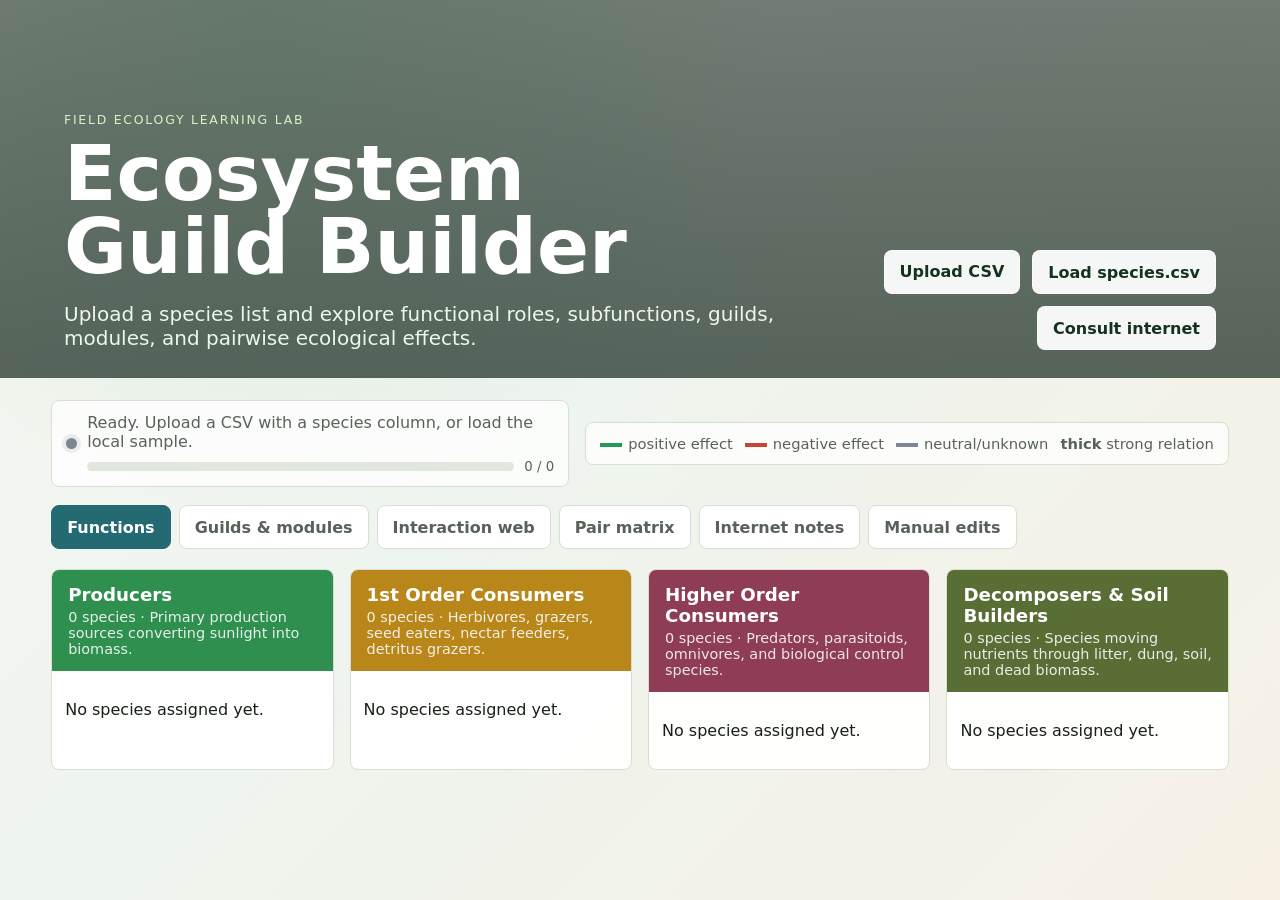
==== ECOSYSTEM/index.html @ c2116412 "Add files via upload" ====
<!doctype html>
<html lang="en">
<head>
  <meta charset="utf-8">
  <meta name="viewport" content="width=device-width, initial-scale=1">
  <title>Ecosystem Guild Builder</title>
  <link rel="stylesheet" href="styles.css">
  <script src="vendor/d3.v7.min.js"></script>
</head>
<body>
  <header class="app-header">
    <div>
      <p class="eyebrow">Field ecology learning lab</p>
      <h1>Ecosystem Guild Builder</h1>
      <p class="lede">Upload a species list and explore functional roles, subfunctions, guilds, modules, and pairwise ecological effects.</p>
    </div>
    <div class="header-actions">
      <label class="file-button">
        <input id="csvFile" type="file" accept=".csv,text/csv">
        Upload CSV
      </label>
      <button id="loadSample" type="button">Load species.csv</button>
      <button id="enrichBtn" type="button">Consult internet</button>
    </div>
  </header>

  <main>
    <section class="control-band">
      <div class="status-panel">
        <span id="statusDot"></span>
        <div class="status-copy">
          <p id="statusText">Ready. Upload a CSV with a species column, or load the local sample.</p>
          <div id="progressWrap" class="progress-wrap" hidden>
            <div class="progress-track"><span id="progressBar"></span></div>
            <small id="progressText">0 / 0</small>
          </div>
        </div>
      </div>
      <div class="legend">
        <span><i class="positive"></i>positive effect</span>
        <span><i class="negative"></i>negative effect</span>
        <span><i class="neutral"></i>neutral/unknown</span>
        <span><b>thick</b> strong relation</span>
      </div>
    </section>

    <nav class="tabs" aria-label="Views">
      <button class="tab active" data-view="roles">Functions</button>
      <button class="tab" data-view="guilds">Guilds & modules</button>
      <button class="tab" data-view="network">Interaction web</button>
      <button class="tab" data-view="matrix">Pair matrix</button>
      <button class="tab" data-view="sources">Internet notes</button>
      <button class="tab" data-view="edits">Manual edits</button>
    </nav>

    <section id="roles" class="view active">
      <div id="roleGrid" class="role-grid"></div>
    </section>

    <section id="guilds" class="view">
      <div id="moduleGrid" class="module-grid"></div>
    </section>

    <section id="network" class="view">
      <div class="network-toolbar">
        <label><input id="showWeak" type="checkbox" checked> show weak links</label>
        <label><input id="showNeutral" type="checkbox"> show neutral links</label>
        <label>Layout strength <input id="chargeSlider" type="range" min="-900" max="-120" value="-430"></label>
        <label>Picture size <input id="sizeSlider" type="range" min="650" max="1600" step="50" value="950"></label>
      </div>
      <div id="networkCanvas" class="network-canvas"></div>
    </section>

    <section id="matrix" class="view">
      <h2 class="matrix-title">Simple interaction symbols</h2>
      <div class="matrix-wrap compact">
        <table id="simpleMatrixTable"></table>
      </div>
      <h2 class="matrix-title">Detailed pair evidence</h2>
      <div class="matrix-wrap">
        <table id="matrixTable"></table>
      </div>
    </section>

    <section id="sources" class="view">
      <div id="sourceList" class="source-list"></div>
    </section>

    <section id="edits" class="view">
      <div class="edit-grid">
        <article class="edit-panel">
          <h2>Correct species information</h2>
          <label>Species <select id="editSpeciesSelect"></select></label>
          <div class="checkbox-grid" id="editRoleChecks">
            <label><input type="checkbox" value="producer"> producer</label>
            <label><input type="checkbox" value="primaryConsumer"> 1st order consumer</label>
            <label><input type="checkbox" value="higherConsumer"> higher order consumer</label>
            <label><input type="checkbox" value="decomposer"> decomposer</label>
          </div>
          <label>Subfunctions <input id="editSubfunctions" type="text" placeholder="pollinator, soil builder, tadpole detritivore"></label>
          <label>Guild <input id="editGuild" type="text" placeholder="Wetland predators"></label>
          <label>Module <input id="editModule" type="text" placeholder="Wetland food-web module"></label>
          <div class="edit-actions">
            <button id="saveSpeciesEdit" type="button">Save species correction</button>
            <button id="resetSpeciesEdit" type="button">Reset species</button>
          </div>
        </article>

        <article class="edit-panel">
          <h2>Correct pair interaction</h2>
          <div class="two-cols">
            <label>Species A <select id="editPairA"></select></label>
            <label>Species B <select id="editPairB"></select></label>
          </div>
          <div class="two-cols">
            <label>Effect A to B
              <select id="editEffectAB">
                <option value="positive">+</option>
                <option value="neutral">0</option>
                <option value="negative">-</option>
              </select>
            </label>
            <label>Effect B to A
              <select id="editEffectBA">
                <option value="positive">+</option>
                <option value="neutral">0</option>
                <option value="negative">-</option>
              </select>
            </label>
          </div>
          <label>Strength
            <select id="editStrength">
              <option value="weak">weak</option>
              <option value="strong">strong</option>
            </select>
          </label>
          <label>Explanation <textarea id="editPairNote" rows="4" placeholder="Why this correction is biologically better"></textarea></label>
          <div class="edit-actions">
            <button id="savePairEdit" type="button">Save pair correction</button>
            <button id="resetPairEdit" type="button">Reset pair</button>
          </div>
        </article>
      </div>
      <article class="edit-panel edit-summary">
        <h2>Saved manual corrections</h2>
        <div id="manualEditList"></div>
        <button id="clearManualEdits" type="button">Clear all manual corrections</button>
      </article>
    </section>
  </main>

  <template id="speciesPill">
    <article class="species-pill">
      <strong></strong>
      <small></small>
    </article>
  </template>

  <script src="app.js"></script>
</body>
</html>
---- ECOSYSTEM/styles.css ----
:root {
  color-scheme: light;
  --ink: #182018;
  --muted: #586258;
  --line: #d7dfd4;
  --paper: #f6f7f2;
  --panel: #ffffff;
  --producer: #2f8f4e;
  --primary: #b98619;
  --higher: #8e3d55;
  --decomposer: #596e35;
  --positive: #239b56;
  --negative: #c84635;
  --neutral: #7c8791;
  --accent: #246a73;
  font-family: Inter, ui-sans-serif, system-ui, -apple-system, BlinkMacSystemFont, "Segoe UI", sans-serif;
}

* { box-sizing: border-box; }

body {
  margin: 0;
  color: var(--ink);
  background:
    radial-gradient(circle at 20% 0%, rgba(47, 143, 78, 0.14), transparent 32rem),
    linear-gradient(135deg, #f6f7f2 0%, #eef4ee 45%, #f7f1e5 100%);
  min-height: 100vh;
}

.app-header {
  min-height: 42vh;
  padding: 54px clamp(20px, 5vw, 72px) 28px;
  display: flex;
  align-items: flex-end;
  justify-content: space-between;
  gap: 28px;
  background:
    linear-gradient(rgba(12, 31, 20, 0.56), rgba(12, 31, 20, 0.68)),
    url("https://images.unsplash.com/photo-1441974231531-c6227db76b6e?auto=format&fit=crop&w=1800&q=80") center 42% / cover;
  color: white;
}

.eyebrow {
  margin: 0 0 10px;
  text-transform: uppercase;
  letter-spacing: 0.14em;
  font-size: 0.78rem;
  color: #d8f0c8;
}

h1 {
  margin: 0;
  font-size: clamp(2.4rem, 6vw, 5.4rem);
  line-height: 0.96;
  letter-spacing: 0;
  max-width: 900px;
}

.lede {
  max-width: 760px;
  margin: 18px 0 0;
  color: #edf7eb;
  font-size: clamp(1rem, 2vw, 1.25rem);
}

.header-actions {
  display: flex;
  flex-wrap: wrap;
  gap: 12px;
  justify-content: flex-end;
}

button, .file-button {
  border: 1px solid rgba(255, 255, 255, 0.55);
  background: rgba(255, 255, 255, 0.94);
  color: #14331e;
  border-radius: 8px;
  padding: 11px 15px;
  font: inherit;
  font-weight: 700;
  cursor: pointer;
  min-height: 44px;
}

button:hover, .file-button:hover { background: #f1faed; }
.file-button input { display: none; }

main {
  padding: 22px clamp(16px, 4vw, 54px) 54px;
}

.control-band {
  display: flex;
  justify-content: space-between;
  gap: 16px;
  align-items: center;
  margin-bottom: 18px;
}

.status-panel, .legend, .network-toolbar {
  background: rgba(255, 255, 255, 0.8);
  border: 1px solid var(--line);
  border-radius: 8px;
  padding: 12px 14px;
}

.status-panel {
  display: flex;
  align-items: center;
  gap: 10px;
  flex: 1;
}

.status-panel p { margin: 0; color: var(--muted); }
.status-copy {
  flex: 1;
  min-width: 220px;
}
#statusDot {
  width: 11px;
  height: 11px;
  border-radius: 50%;
  background: var(--neutral);
  box-shadow: 0 0 0 4px rgba(124, 135, 145, 0.14);
}
#statusDot.busy { background: var(--primary); box-shadow: 0 0 0 4px rgba(185, 134, 25, 0.18); }
#statusDot.good { background: var(--positive); box-shadow: 0 0 0 4px rgba(35, 155, 86, 0.18); }

.progress-wrap {
  display: grid;
  grid-template-columns: minmax(120px, 1fr) auto;
  gap: 10px;
  align-items: center;
  margin-top: 8px;
}

.progress-track {
  height: 9px;
  border-radius: 999px;
  background: #e1e7dd;
  overflow: hidden;
}

.progress-track span {
  display: block;
  width: 0;
  height: 100%;
  background: linear-gradient(90deg, var(--accent), var(--positive));
  transition: width 180ms ease;
}

.progress-wrap small {
  color: var(--muted);
  white-space: nowrap;
}

.legend {
  display: flex;
  flex-wrap: wrap;
  gap: 12px;
  color: var(--muted);
  font-size: 0.92rem;
}

.legend i {
  display: inline-block;
  width: 22px;
  height: 4px;
  margin-right: 6px;
  vertical-align: middle;
}
.legend .positive { background: var(--positive); }
.legend .negative { background: var(--negative); }
.legend .neutral { background: var(--neutral); }

.tabs {
  display: flex;
  gap: 8px;
  flex-wrap: wrap;
  margin: 16px 0 20px;
}

.tab {
  background: #fff;
  color: var(--muted);
  border-color: var(--line);
}
.tab.active {
  background: var(--accent);
  color: white;
  border-color: var(--accent);
}

.view { display: none; }
.view.active { display: block; }

.role-grid, .module-grid {
  display: grid;
  grid-template-columns: repeat(auto-fit, minmax(260px, 1fr));
  gap: 16px;
}

.role-card, .module-card, .source-card {
  background: rgba(255, 255, 255, 0.9);
  border: 1px solid var(--line);
  border-radius: 8px;
  overflow: hidden;
}

.role-card header, .module-card header {
  padding: 14px 16px;
  color: white;
}

.role-card header p, .module-card header p {
  margin: 4px 0 0;
  opacity: 0.88;
  font-size: 0.9rem;
}

.role-card h2, .module-card h2 {
  margin: 0;
  font-size: 1.14rem;
}

.species-list {
  display: grid;
  gap: 9px;
  padding: 13px;
}

.species-pill {
  border: 1px solid var(--line);
  background: var(--panel);
  border-radius: 8px;
  padding: 10px 11px;
  display: grid;
  grid-template-columns: 34px 1fr;
  gap: 10px;
  align-items: center;
}

.species-pill strong {
  display: block;
  font-size: 0.98rem;
}

.species-pill small {
  display: block;
  color: var(--muted);
  margin-top: 3px;
  line-height: 1.35;
}

.species-label {
  display: inline-flex;
  align-items: center;
  gap: 7px;
  min-width: 0;
}

.species-icon,
.node-icon {
  width: 30px;
  height: 30px;
  border-radius: 50%;
  display: inline-flex;
  align-items: center;
  justify-content: center;
  color: #1f3528;
  background: #e8f1e4;
  flex: 0 0 auto;
}

.species-icon svg,
.node-icon svg {
  width: 22px;
  height: 22px;
  fill: currentColor;
  stroke: currentColor;
  overflow: visible;
}

.node-icon {
  width: 26px;
  height: 26px;
  background: rgba(255, 255, 255, 0.88);
  color: #172016;
}

.icon-frog { background: #dff0d1; color: #315f2c; }
.icon-butterfly { background: #f4dfef; color: #8b3c78; }
.icon-worm { background: #eadfd8; color: #724c37; }
.icon-snail { background: #efe7d2; color: #6f6130; }
.icon-insect { background: #e5e8cf; color: #4d5d22; }
.icon-crab { background: #f5ddd6; color: #9a3f31; }
.icon-bird { background: #dfeaf4; color: #285a75; }
.icon-mouse { background: #e8e4df; color: #5f554f; }
.icon-plant { background: #dcefdc; color: #2e7d45; }
.icon-soil { background: #e4dfce; color: #65572e; }
.icon-generic { background: #e5e9ec; color: #53616a; }

.empty-state {
  margin: 0;
  padding: 18px;
  color: var(--muted);
}

.network-toolbar {
  display: flex;
  gap: 18px;
  align-items: center;
  flex-wrap: wrap;
  margin-bottom: 12px;
}

.network-canvas {
  min-height: 520px;
  background: rgba(255, 255, 255, 0.88);
  border: 1px solid var(--line);
  border-radius: 8px;
  overflow: auto;
}

.network-canvas svg {
  width: max(100%, var(--network-width, 950px));
  height: var(--network-height, 665px);
  display: block;
}

.node text {
  font-size: 12px;
  paint-order: stroke;
  stroke: white;
  stroke-width: 4px;
  fill: var(--ink);
}

.matrix-wrap {
  overflow: auto;
  background: rgba(255, 255, 255, 0.9);
  border: 1px solid var(--line);
  border-radius: 8px;
  margin-bottom: 22px;
}

.matrix-wrap.compact {
  background: rgba(255, 255, 255, 0.96);
}

.matrix-title {
  margin: 18px 0 10px;
  font-size: 1.15rem;
  color: var(--ink);
}

table {
  border-collapse: collapse;
  min-width: 900px;
  width: 100%;
  font-size: 0.86rem;
}

th, td {
  border: 1px solid var(--line);
  padding: 8px;
  text-align: center;
  vertical-align: top;
}

th {
  position: sticky;
  top: 0;
  background: #eef4ee;
  z-index: 1;
}

td:first-child, th:first-child {
  position: sticky;
  left: 0;
  background: #f8faf6;
  text-align: left;
  min-width: 170px;
}

th .species-label,
td:first-child .species-label {
  justify-content: flex-start;
  text-align: left;
}

th .species-icon,
td:first-child .species-icon {
  width: 24px;
  height: 24px;
}

th .species-icon svg,
td:first-child .species-icon svg {
  width: 18px;
  height: 18px;
}

.big-symbol {
  display: inline-flex;
  align-items: center;
  justify-content: center;
  min-width: 42px;
  font-size: 1.45rem;
  line-height: 1;
  font-weight: 900;
  letter-spacing: 0;
  font-family: Arial, Helvetica, sans-serif;
  font-variant-numeric: lining-nums tabular-nums;
}

.compact .big-symbol {
  font-size: 1.65rem;
  padding: 4px 0;
}

.positive-symbol { color: var(--positive); }
.negative-symbol { color: var(--negative); }
.mixed-symbol { color: #9b6221; }
.neutral-symbol { color: var(--neutral); }
.self-cell { color: var(--muted); font-size: 0.78rem; }
.zero-char {
  display: inline-block;
  transform: scale(1.12);
  transform-origin: center;
  margin: 0 1px;
}

.source-list {
  display: grid;
  gap: 12px;
}

.source-card {
  padding: 14px 16px;
}

.source-card h3 { margin: 0 0 8px; }
.source-card p { color: var(--muted); line-height: 1.5; }
.source-card a { color: var(--accent); font-weight: 700; }

.edit-grid {
  display: grid;
  grid-template-columns: repeat(auto-fit, minmax(320px, 1fr));
  gap: 16px;
}

.edit-panel {
  background: rgba(255, 255, 255, 0.92);
  border: 1px solid var(--line);
  border-radius: 8px;
  padding: 16px;
}

.edit-panel h2 {
  margin: 0 0 14px;
  font-size: 1.14rem;
}

.edit-panel h3 {
  margin: 12px 0 8px;
  font-size: 1rem;
}

.edit-panel label {
  display: grid;
  gap: 6px;
  margin-bottom: 12px;
  color: var(--muted);
  font-weight: 700;
}

.edit-panel input[type="text"],
.edit-panel select,
.edit-panel textarea {
  width: 100%;
  border: 1px solid var(--line);
  border-radius: 8px;
  padding: 10px 11px;
  font: inherit;
  color: var(--ink);
  background: white;
}

.edit-panel textarea {
  resize: vertical;
}

.checkbox-grid {
  display: grid;
  grid-template-columns: repeat(auto-fit, minmax(150px, 1fr));
  gap: 8px;
  margin-bottom: 12px;
}

.checkbox-grid label {
  display: flex;
  align-items: center;
  gap: 7px;
  margin: 0;
  font-weight: 600;
}

.two-cols {
  display: grid;
  grid-template-columns: repeat(2, minmax(0, 1fr));
  gap: 12px;
}

.edit-actions {
  display: flex;
  gap: 10px;
  flex-wrap: wrap;
}

.edit-actions button,
.edit-summary button {
  border-color: var(--line);
  background: #f8faf6;
}

.edit-summary {
  margin-top: 16px;
}

.edit-summary ul {
  margin: 0 0 12px;
  padding-left: 20px;
  color: var(--muted);
  line-height: 1.45;
}

@media (max-width: 820px) {
  .app-header {
    min-height: 54vh;
    align-items: flex-start;
    flex-direction: column;
    justify-content: flex-end;
  }
  .header-actions { justify-content: flex-start; }
  .control-band { flex-direction: column; align-items: stretch; }
  .network-canvas, .network-canvas svg { min-height: 520px; height: 520px; }
  .two-cols { grid-template-columns: 1fr; }
}
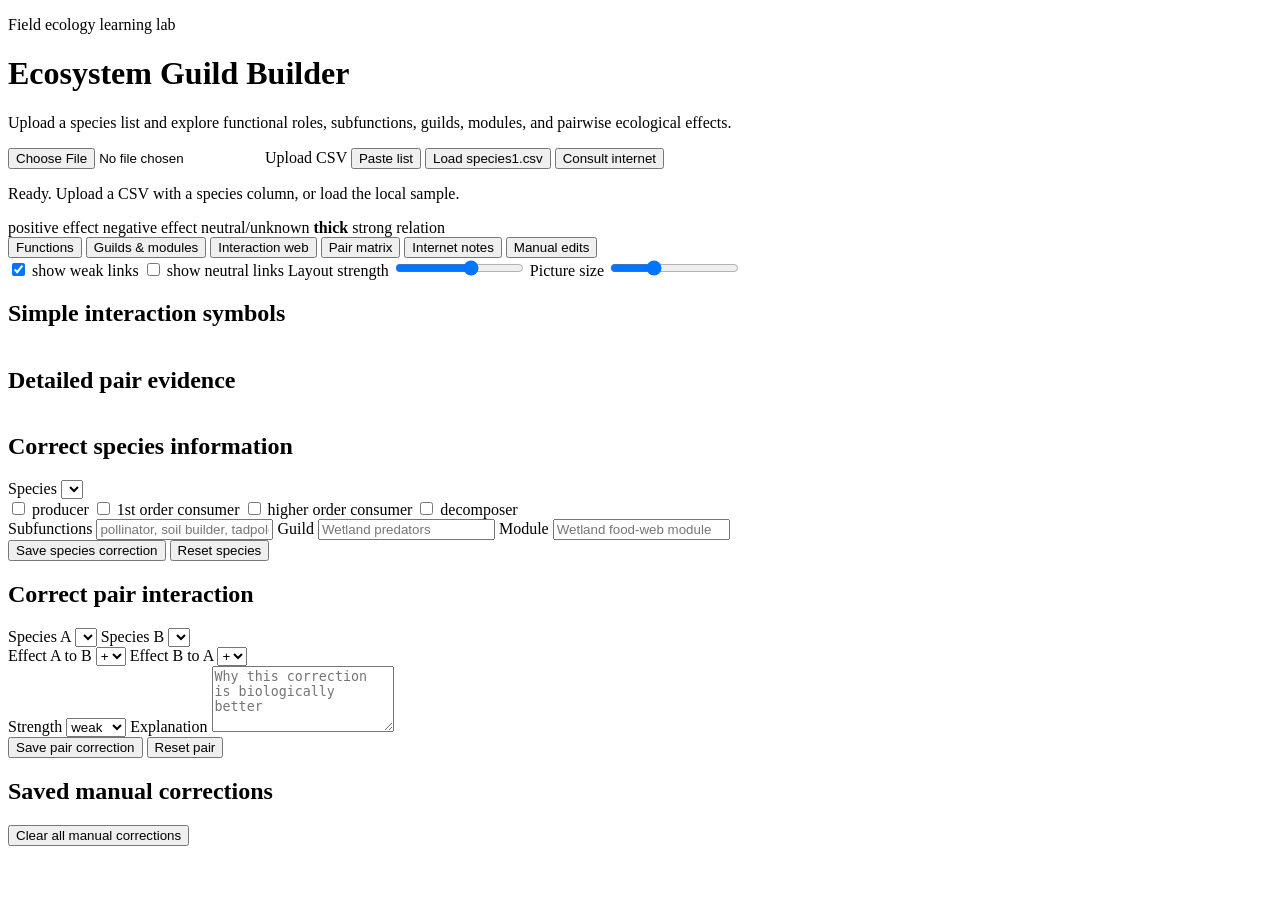
==== commit 822af4ff: "Add files via upload" ====
--- a/ECOSYSTEM/index.html
+++ b/ECOSYSTEM/index.html
@@ -19,7 +19,8 @@
         <input id="csvFile" type="file" accept=".csv,text/csv">
         Upload CSV
       </label>
-      <button id="loadSample" type="button">Load species.csv</button>
+      <button id="showPasteImport" type="button">Paste list</button>
+      <button id="loadSample" type="button">Load species1.csv</button>
       <button id="enrichBtn" type="button">Consult internet</button>
     </div>
   </header>
@@ -41,6 +42,18 @@
         <span><i class="negative"></i>negative effect</span>
         <span><i class="neutral"></i>neutral/unknown</span>
         <span><b>thick</b> strong relation</span>
+      </div>
+    </section>
+
+    <section id="pasteImportPanel" class="paste-import" hidden>
+      <div>
+        <h2>Paste species list</h2>
+        <p>Paste a CSV with a species column, or paste one species name per line.</p>
+      </div>
+      <textarea id="pasteImportText" rows="7" placeholder="species&#10;Rosa canina&#10;Carabus coriaceus&#10;Pelophylax ridibundus"></textarea>
+      <div class="paste-import-actions">
+        <button id="importPastedSpecies" type="button">Import pasted list</button>
+        <button id="clearPastedSpecies" type="button">Clear</button>
       </div>
     </section>
 
